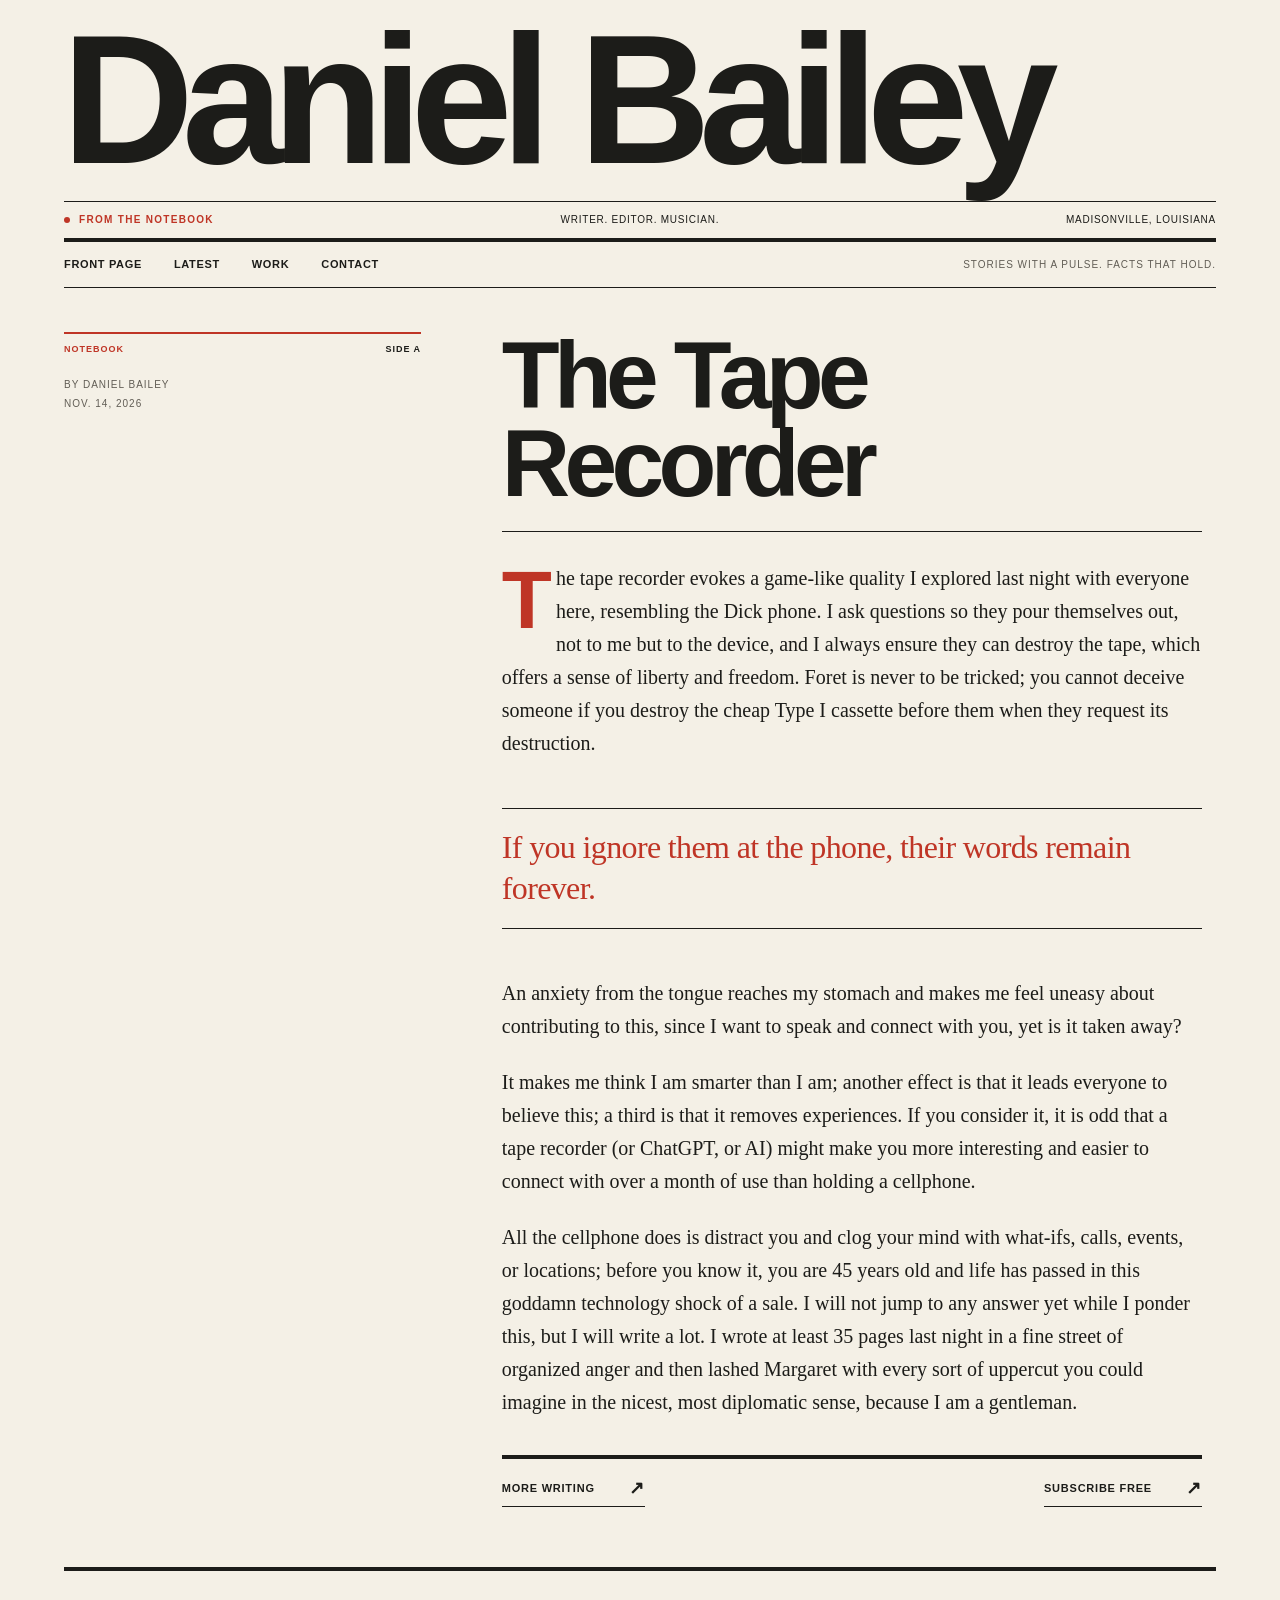
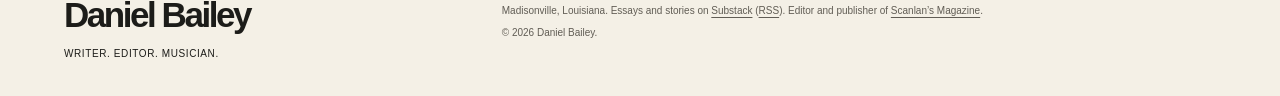
==== notebook/tape-recorder/index.html @ 4efa8d9e "Add The Tape Recorder notebook page A standalone page for a notebook entry, in the site's existing S" ====
<!DOCTYPE html>
<html lang="en">
<head>
  <meta charset="UTF-8">
  <meta name="viewport" content="width=device-width, initial-scale=1.0">

  <title>The Tape Recorder | Daniel Bailey</title>
  <meta name="description" content="From the notebook of Daniel Bailey: a tape recorder game, a cassette anyone can ask to destroy, and what a cellphone takes away.">
  <meta name="author" content="Daniel Bailey">
  <meta name="robots" content="index, follow, max-image-preview:large, max-snippet:-1">
  <link rel="canonical" href="https://danielobailey.com/notebook/tape-recorder/">
  <link rel="alternate" type="application/rss+xml" title="Daniel Bailey on Substack" href="https://danielbaileyoffical.substack.com/feed">

  <!-- Social sharing -->
  <meta property="og:type" content="article">
  <meta property="og:site_name" content="Daniel Bailey">
  <meta property="og:url" content="https://danielobailey.com/notebook/tape-recorder/">
  <meta property="og:title" content="The Tape Recorder">
  <meta property="og:description" content="From the notebook: a tape recorder game, a cassette anyone can ask to destroy, and what a cellphone takes away.">
  <meta property="og:image" content="https://danielobailey.com/og-image.jpg">
  <meta property="og:image:width" content="1200">
  <meta property="og:image:height" content="630">
  <meta property="og:image:alt" content="Daniel Bailey, writer, editor and musician from Madisonville, Louisiana">
  <meta property="og:locale" content="en_US">
  <meta property="article:published_time" content="2026-11-14">
  <meta property="article:author" content="https://danielobailey.com/">
  <meta name="twitter:card" content="summary_large_image">
  <meta name="twitter:title" content="The Tape Recorder">
  <meta name="twitter:description" content="From the notebook: a tape recorder game, a cassette anyone can ask to destroy, and what a cellphone takes away.">
  <meta name="twitter:image" content="https://danielobailey.com/og-image.jpg">
  <meta name="twitter:image:alt" content="Daniel Bailey, writer, editor and musician from Madisonville, Louisiana">

  <!-- Icons -->
  <link rel="icon" href="/favicon.svg" type="image/svg+xml">
  <link rel="icon" href="/favicon-96.png" sizes="96x96" type="image/png">
  <link rel="icon" href="/favicon-48.png" sizes="48x48" type="image/png">
  <link rel="icon" href="/favicon-32.png" sizes="32x32" type="image/png">
  <link rel="apple-touch-icon" href="/apple-touch-icon.png">
  <link rel="manifest" href="/site.webmanifest">
  <meta name="theme-color" content="#f4f0e6">

  <link rel="stylesheet" href="/style.css">

  <script type="application/ld+json">
{
  "@context": "https://schema.org",
  "@type": "BlogPosting",
  "@id": "https://danielobailey.com/notebook/tape-recorder/#post",
  "headline": "The Tape Recorder",
  "description": "From the notebook of Daniel Bailey: a tape recorder game, a cassette anyone can ask to destroy, and what a cellphone takes away.",
  "url": "https://danielobailey.com/notebook/tape-recorder/",
  "mainEntityOfPage": "https://danielobailey.com/notebook/tape-recorder/",
  "datePublished": "2026-11-14",
  "dateModified": "2026-11-14",
  "image": "https://danielobailey.com/og-image.jpg",
  "articleSection": "Notebook",
  "inLanguage": "en-US",
  "author": {
    "@type": "Person",
    "@id": "https://danielobailey.com/#person",
    "name": "Daniel Bailey",
    "url": "https://danielobailey.com/"
  },
  "publisher": {
    "@id": "https://danielobailey.com/#person"
  },
  "isPartOf": {
    "@id": "https://danielobailey.com/#website"
  }
}
  </script>
</head>
<body>

  <a href="#main" class="skip-link">Skip to content</a>

  <header class="masthead container">
    <div class="brandrow"><p class="brand"><a href="/" aria-label="Daniel Bailey, home">Daniel Bailey</a></p></div>
    <div class="issueband"><span class="status">From the notebook</span><span>Writer. Editor. Musician.</span><span>Madisonville, Louisiana</span></div>
    <nav class="nav" aria-label="Primary">
      <div class="nav-links">
        <a href="/">Front page</a>
        <a href="/#latest">Latest</a>
        <a href="/#writing">Work</a>
        <a href="/#contact">Contact</a>
      </div>
      <span class="edition">Stories with a pulse. Facts that hold.</span>
    </nav>
  </header>

  <main id="main" class="container">
    <article class="entry" aria-labelledby="entry-title">

      <header class="entry-meta">
        <div class="archive-kicker"><span>Notebook</span><span>Side A</span></div>
        <p class="post-meta">By Daniel Bailey</p>
        <p class="post-meta"><time datetime="2026-11-14">Nov. 14, 2026</time></p>
      </header>

      <div class="entry-main">
        <h1 class="entry-title" id="entry-title">The Tape Recorder</h1>

        <div class="entry-body">
          <p>The tape recorder evokes a game-like quality I explored last night with everyone here, resembling the Dick phone. I ask questions so they pour themselves out, not to me but to the device, and I always ensure they can destroy the tape, which offers a sense of liberty and freedom. Foret is never to be tricked; you cannot deceive someone if you destroy the cheap Type I cassette before them when they request its destruction.</p>

          <p class="entry-pull">If you ignore them at the phone, their words remain forever.</p>

          <p>An anxiety from the tongue reaches my stomach and makes me feel uneasy about contributing to this, since I want to speak and connect with you, yet is it taken away?</p>

          <p>It makes me think I am smarter than I am; another effect is that it leads everyone to believe this; a third is that it removes experiences. If you consider it, it is odd that a tape recorder (or ChatGPT, or AI) might make you more interesting and easier to connect with over a month of use than holding a cellphone.</p>

          <p>All the cellphone does is distract you and clog your mind with what-ifs, calls, events, or locations; before you know it, you are 45 years old and life has passed in this goddamn technology shock of a sale. I will not jump to any answer yet while I ponder this, but I will write a lot. I wrote at least 35 pages last night in a fine street of organized anger and then lashed Margaret with every sort of uppercut you could imagine in the nicest, most diplomatic sense, because I am a gentleman.</p>
        </div>

        <footer class="entry-foot">
          <a href="/#latest" class="link-arrow">More writing</a>
          <a href="https://danielbaileyoffical.substack.com/subscribe" class="btn" target="_blank" rel="noopener">Subscribe free</a>
        </footer>
      </div>

    </article>
  </main>

  <!-- Footer -->
  <footer class="footer">
    <div class="container footer-inner">
      <div>
        <a class="footerbrand" href="/">Daniel Bailey</a>
        <p class="tag">Writer. Editor. Musician.</p>
      </div>
      <div>
        <p class="fine">Madisonville, Louisiana. Essays and stories on <a href="https://danielbaileyoffical.substack.com/">Substack</a> (<a href="https://danielbaileyoffical.substack.com/feed">RSS</a>). Editor and publisher of <a href="https://scanlansmagazine.com/">Scanlan&rsquo;s Magazine</a>.</p>
        <p class="fine">&copy; 2026 Daniel Bailey.</p>
      </div>
    </div>
  </footer>

</body>
</html>
---- style.css ----
/* ============================================
   Daniel Bailey | Personal Site
   Built on the Scanlan's Magazine system:
   cream paper, ink, one red, hairline rules.
   Helvetica/Arial heads, Georgia text. No webfonts.
   ============================================ */

*, *::before, *::after { box-sizing: border-box; }

:root {
  --paper: #f4f0e6;
  --paper-2: #eee9dc;
  --ink: #1c1c19;
  --red: #bf3526;
  --rule: #c8c3b6;
  --muted: #615d55;
  --sans: Helvetica, Arial, sans-serif;
  --serif: Georgia, 'Times New Roman', serif;
}

html { scroll-behavior: smooth; scroll-padding-top: 1.5rem; -webkit-text-size-adjust: 100%; }

body {
  margin: 0;
  background: var(--paper);
  color: var(--ink);
  font-family: var(--serif);
  font-size: 17px;
  line-height: 1.6;
  -webkit-font-smoothing: antialiased;
  overflow-x: hidden;
}

h1, h2, h3, p, ul, figure { margin: 0; padding: 0; }
ul { list-style: none; }
img { max-width: 100%; height: auto; display: block; }
button { font: inherit; color: inherit; }

a { color: inherit; text-decoration: none; }
a:hover { color: var(--red); }
a:focus-visible, button:focus-visible { outline: 3px solid var(--red); outline-offset: 5px; }
::selection { background: var(--red); color: var(--paper); }

.container { width: min(1380px, 90%); margin: 0 auto; }

.skip-link { position: fixed; top: -100px; left: 5%; z-index: 3000; background: var(--ink); color: var(--paper); padding: 15px; font: 700 11px var(--sans); letter-spacing: .08em; text-transform: uppercase; }
.skip-link:focus { top: 12px; color: var(--paper); }

@media (prefers-reduced-motion: reduce) {
  html { scroll-behavior: auto; }
  *, *::before, *::after { animation-duration: .01ms !important; transition-duration: .01ms !important; }
}

/* ---------- Shared type ---------- */

.eyebrow, .section-label, .kicker, .writing-card-tag, .hire-card-kicker {
  display: block;
  font: 700 10px/1.5 var(--sans);
  text-transform: uppercase;
  letter-spacing: .15em;
  color: var(--red);
}

.link-arrow, .btn {
  display: inline-flex;
  justify-content: space-between;
  align-items: center;
  gap: 34px;
  font: 700 11px/1.5 var(--sans);
  text-transform: uppercase;
  letter-spacing: .07em;
  border: 0;
  border-bottom: 1px solid currentColor;
  padding: 0 0 9px;
  background: none;
  cursor: pointer;
  color: var(--ink);
}
.link-arrow:hover, .btn:hover { color: var(--red); }
.link-arrow::after, .btn::after { content: '\2197'; font-size: 18px; line-height: 1; }
.link-arrow span { display: none; }

/* ---------- Masthead ---------- */

.brandrow { padding: 14px 0 15px; }
.brand {
  font-family: var(--sans);
  font-weight: 700;
  font-size: clamp(48px, 14.3vw, 202px);
  line-height: .94;
  letter-spacing: -.065em;
  margin-left: -.012em;
  white-space: nowrap;
}
.brand a:hover { color: var(--ink); }

.issueband {
  display: flex;
  justify-content: space-between;
  align-items: center;
  gap: 20px;
  padding: 11px 0;
  border-top: 1px solid var(--ink);
  font: 10px/1.4 var(--sans);
  letter-spacing: .075em;
  text-transform: uppercase;
}
.issueband .status { display: flex; align-items: center; gap: 9px; font-weight: 700; color: var(--red); letter-spacing: .13em; }
.issueband .status::before { content: ''; width: 6px; height: 6px; border-radius: 50%; background: var(--red); flex: none; }

.nav {
  border-top: 4px solid var(--ink);
  border-bottom: 1px solid var(--ink);
  display: flex;
  justify-content: space-between;
  align-items: center;
  gap: 20px;
}
.nav-links { display: flex; flex-wrap: wrap; gap: 0 32px; }
.nav-links a {
  display: block;
  padding: 15px 0;
  font: 700 11px/1.4 var(--sans);
  letter-spacing: .06em;
  text-transform: uppercase;
  position: relative;
}
.nav-links a[aria-current="page"]::after, .nav-links a:hover::after {
  content: ''; position: absolute; height: 3px; background: var(--red); left: 0; right: 0; bottom: -1px;
}
.nav .edition { font: 10px/1.4 var(--sans); text-transform: uppercase; letter-spacing: .1em; color: var(--muted); text-align: right; }

/* ---------- Hero ---------- */

.hero-inner {
  display: grid;
  grid-template-columns: 1.08fr 1fr;
  gap: 6%;
  padding: 44px 0 39px;
  border-bottom: 1px solid var(--ink);
  align-items: center;
}
.hero-name {
  font-family: var(--sans);
  font-weight: 700;
  font-size: clamp(56px, 6.6vw, 94px);
  line-height: .94;
  letter-spacing: -.055em;
  text-transform: uppercase;
  margin: 24px 0;
}
.hero-name span { display: block; }
.hero-tagline { font-size: 25px; line-height: 1.35; max-width: 500px; margin: 26px 0 15px; }
.hero-intro { font-size: 18px; line-height: 1.6; max-width: 470px; margin: 0 0 27px; }
.hero-actions { display: flex; flex-wrap: wrap; gap: 18px 34px; }
.smallnote { font: 11px/1.6 var(--sans); color: var(--muted); max-width: 420px; margin-top: 22px; }

.hero-photo { max-width: 500px; width: 100%; justify-self: end; }
.archive-kicker {
  display: flex; justify-content: space-between; gap: 15px;
  border-top: 2px solid var(--red);
  padding: 9px 0;
  font: 700 9px/1.4 var(--sans); text-transform: uppercase; letter-spacing: .11em;
}
.archive-kicker span:first-child { color: var(--red); }
.hero-photo img { width: 100%; border: 1px solid var(--ink); filter: contrast(1.04); background: var(--paper-2); }
.caption { font: 10px/1.5 var(--sans); color: var(--muted); margin-top: 10px; }
.caption strong { color: var(--ink); }
.caption a { text-decoration: underline; text-underline-offset: 3px; }

/* ---------- Sections ---------- */

.section { padding: 0 0 50px; }
.sectionhead, .section > .container > .section-label { padding-top: 30px; }
.section-title {
  font: 700 clamp(30px, 4.4vw, 58px)/.98 var(--sans);
  letter-spacing: -.055em;
  margin: 12px 0 18px;
  max-width: 16ch;
}
.section-intro { font-size: 19px; line-height: 1.55; max-width: 640px; margin-bottom: 30px; }

/* ---------- The Latest box ---------- */

.latest { padding-top: 34px; }
.latest-box { background: var(--paper-2); border: 1px solid var(--ink); }
.latest-head {
  display: flex; justify-content: space-between; align-items: baseline; flex-wrap: wrap; gap: 8px 25px;
  padding: 20px 24px 16px;
  border-bottom: 2px solid var(--red);
}
.latest-head h2 {
  font: 700 clamp(34px, 5vw, 64px)/.98 var(--sans);
  letter-spacing: -.065em;
  display: flex; align-items: center; gap: .3em;
}
.latest-head h2::before {
  content: ''; width: .2em; height: .2em; border-radius: 50%; background: var(--red);
  animation: pulse 2.2s infinite;
}
@keyframes pulse { 0% { box-shadow: 0 0 0 0 rgba(191,53,38,.6); } 70% { box-shadow: 0 0 0 12px rgba(191,53,38,0); } 100% { box-shadow: 0 0 0 0 rgba(191,53,38,0); } }
.latest-head a { font: 700 10px/1.4 var(--sans); text-transform: uppercase; letter-spacing: .11em; color: var(--red); }
.latest-head a:hover { color: var(--ink); }

.latest-grid { display: grid; grid-template-columns: 1.2fr 1fr; }
.latest-feature { border-right: 1px solid var(--ink); padding: 24px; }
.latest-feature-img { display: block; overflow: hidden; border: 1px solid var(--ink); background: var(--rule); }
.latest-feature-img img { width: 100%; aspect-ratio: 3/2; object-fit: cover; filter: grayscale(1) contrast(1.05); transition: filter .4s, transform .5s; }
.latest-feature:hover .latest-feature-img img { filter: none; transform: scale(1.02); }
.latest-feature-body { padding-top: 20px; }
.latest-feature h3 { font: 700 clamp(28px, 3.3vw, 44px)/1.02 var(--sans); letter-spacing: -.05em; margin: 12px 0 14px; }
.latest-feature .dek { font-size: 19px; line-height: 1.5; margin-bottom: 14px; max-width: 560px; }
.post-meta { font: 10px/1.5 var(--sans); text-transform: uppercase; letter-spacing: .1em; color: var(--muted); }

.latest-list { display: flex; flex-direction: column; }
.latest-item {
  display: grid; grid-template-columns: 112px minmax(0, 1fr); gap: 18px; align-items: center;
  padding: 16px 24px; border-bottom: 1px solid var(--rule); flex: 1;
}
.latest-item:last-child { border-bottom: 0; }
.latest-item img { width: 112px; aspect-ratio: 3/2; object-fit: cover; border: 1px solid var(--ink); filter: grayscale(1) contrast(1.05); transition: filter .3s; background: var(--rule); }
.latest-item:hover img { filter: none; }
.latest-item h3 { font: 700 20px/1.1 var(--sans); letter-spacing: -.035em; margin: 5px 0 6px; }

.latest-foot {
  display: flex; justify-content: space-between; align-items: center; flex-wrap: wrap; gap: 14px 30px;
  border-top: 1px solid var(--ink); padding: 15px 24px 17px;
}
.latest-foot p { font: 12px/1.6 var(--sans); max-width: 70ch; }
.latest-foot p strong { text-transform: uppercase; letter-spacing: .12em; font-size: 10px; color: var(--red); }
.latest-foot p a { text-decoration: underline; text-decoration-thickness: 1px; text-underline-offset: 4px; }

/* ---------- Selected work ---------- */

.writing-badges { display: flex; flex-wrap: wrap; gap: 6px 22px; margin-bottom: 24px; }
.badge { font: 700 11px/1.5 var(--sans); text-transform: uppercase; letter-spacing: .07em; text-decoration: underline; text-decoration-color: var(--red); text-underline-offset: 5px; }

.writing-grid, .hire-grid, .music-grid {
  display: grid;
  grid-template-columns: repeat(3, 1fr);
  border-top: 1px solid var(--ink);
  border-bottom: 1px solid var(--ink);
  counter-reset: desk;
}
.writing-card, .hire-card {
  padding: 27px 28px 31px;
  border-right: 1px solid var(--rule);
  border-bottom: 1px solid var(--rule);
  display: flex; flex-direction: column; align-items: flex-start;
  position: relative;
  counter-increment: desk;
}
.writing-card::after, .hire-card::after {
  content: counter(desk, decimal-leading-zero);
  position: absolute; top: 24px; right: 28px;
  font: italic 17px var(--serif); color: var(--muted);
}
.hire-card:nth-child(3n+1), .writing-card:nth-child(3n+2) { padding-left: 0; }
.hire-card:nth-child(3n), .writing-card:nth-child(3n+1) { border-right: 0; padding-right: 0; }
.hire-card:nth-child(3n)::after, .writing-card:nth-child(3n+1)::after { right: 0; }
.writing-card:nth-last-child(-n+3), .hire-card { border-bottom: 0; }

.writing-card--featured {
  grid-column: 1 / -1;
  background: var(--ink); color: var(--paper);
  padding: 28px 32px !important;
  border: 0;
  counter-increment: none;
}
.writing-card--featured::after { content: none; }
.writing-card--featured .writing-card-tag { color: #efa995; }
.writing-card--featured .writing-card-pub { color: var(--rule); }
.writing-card--featured .link-arrow { color: var(--paper); }
.writing-card--featured .link-arrow:hover { color: #efa995; }
.writing-card--featured p { max-width: 760px; }

.writing-card h3, .hire-card h3 { font: 700 29px/1.06 var(--sans); letter-spacing: -.045em; margin: 24px 0 10px; }
.writing-card--featured h3 { font-size: clamp(28px, 3.2vw, 40px); margin-top: 14px; }
.writing-card-pub { font: 11px/1.5 var(--sans); text-transform: uppercase; letter-spacing: .08em; color: var(--muted); margin-bottom: 14px; }
.writing-card p, .hire-card p { font-size: 17px; line-height: 1.6; margin-bottom: 20px; }
.writing-card .link-arrow { margin-top: auto; }
.hire-card p { margin-bottom: 0; }
.hire-card-num { display: none; }

.hire-proof { background: var(--ink); color: var(--paper); padding: 28px 32px; margin-top: 30px; }
.hire-proof p { font-size: 17px; line-height: 1.6; }
.hire-proof strong { display: block; font: 700 10px/1.5 var(--sans); text-transform: uppercase; letter-spacing: .15em; color: #efa995; margin-bottom: 12px; }

/* ---------- Music ---------- */

.music-card { display: block; padding: 27px 28px 31px; border-right: 1px solid var(--rule); }
.music-card:first-child { padding-left: 0; }
.music-card:last-child { border-right: 0; padding-right: 0; }
.music-card:hover { color: var(--ink); }
.music-card-visual {
  aspect-ratio: 16/7; background: var(--red); border: 1px solid var(--ink);
  display: flex; align-items: center; justify-content: center; margin-bottom: 20px;
  position: relative; overflow: hidden;
}
.music-card:nth-child(2) .music-card-visual { background: var(--ink); }
.music-card:nth-child(3) .music-card-visual { background: var(--paper-2); }
.music-card-visual::before {
  content: ''; position: absolute; background: var(--ink); height: 14px; width: 140%; left: -20%; top: 55%; transform: rotate(-12deg);
}
.music-card:nth-child(2) .music-card-visual::before { background: var(--red); }
.music-card-icon {
  position: relative; width: 58px; height: 58px; border-radius: 50%;
  background: var(--paper); border: 1px solid var(--ink);
  display: flex; align-items: center; justify-content: center; padding-left: 4px; font-size: 17px;
  transition: transform .2s;
}
.music-card:hover .music-card-icon { transform: scale(1.1); color: var(--red); }
.music-card-info h3 { font: 700 29px/1.06 var(--sans); letter-spacing: -.045em; margin-bottom: 8px; }
.music-card-info p { font: 700 10px/1.5 var(--sans); text-transform: uppercase; letter-spacing: .15em; color: var(--red); margin-bottom: 8px; }
.music-card-detail { font-size: 16px; color: var(--muted); }

/* ---------- Contact ---------- */

.contact { padding-bottom: 0; }
.contact .container {
  display: grid; grid-template-columns: 1fr 2fr; gap: 7%;
  padding-top: 49px; padding-bottom: 49px;
  border-top: 1px solid var(--ink);
}
.contact-label { font: 700 12px/1.5 var(--sans); text-transform: uppercase; letter-spacing: .12em; }
.contact-heading { font: 400 clamp(30px, 3.4vw, 42px)/1.2 var(--serif); letter-spacing: -.03em; margin-bottom: 22px; max-width: 790px; }
.contact-heading em { color: var(--red); display: block; }
.contact-note { font-size: 17px; line-height: 1.65; max-width: 630px; margin-bottom: 26px; }
.contact-links { margin-bottom: 30px; }
.contact-links .btn { text-transform: none; letter-spacing: 0; font-size: clamp(17px, 2.2vw, 26px); letter-spacing: -.03em; overflow-wrap: anywhere; }
.contact-social { display: flex; flex-wrap: wrap; gap: 8px 20px; }
.contact-social a { font: 700 11px var(--sans); text-decoration: underline; text-decoration-thickness: 1px; text-underline-offset: 5px; }

/* ---------- Footer ---------- */

.footer-inner {
  border-top: 4px solid var(--ink);
  padding: 26px 0 35px;
  display: grid; grid-template-columns: 1fr 2fr; gap: 7%;
}
.footerbrand { font: 700 35px/1 var(--sans); letter-spacing: -.07em; }
.footer .tag { font: 10px/1.4 var(--sans); letter-spacing: .06em; margin-top: 12px; text-transform: uppercase; }
.footer .fine { font: 10px/1.7 var(--sans); color: var(--muted); max-width: 750px; margin: 5px 0; }
.footer .fine a { text-decoration: underline; text-underline-offset: 3px; }

/* ---------- About modal ---------- */

.modal-overlay {
  position: fixed; inset: 0; background: rgba(28,28,25,.62); z-index: 2000;
  display: flex; align-items: center; justify-content: center; padding: 20px;
  opacity: 0; visibility: hidden; transition: opacity .2s, visibility .2s;
}
.modal-overlay.open { opacity: 1; visibility: visible; }
.modal {
  background: var(--paper); max-width: 640px; width: 100%; max-height: 86vh; overflow-y: auto;
  padding: 34px clamp(20px, 4vw, 40px); position: relative;
  border: 1px solid var(--ink); border-top: 4px solid var(--red);
}
.modal-close { position: absolute; top: 14px; right: 16px; width: 40px; height: 40px; background: none; border: 0; font-size: 30px; line-height: 1; cursor: pointer; }
.modal-close:hover { color: var(--red); }
.modal-title { font: 700 46px/.98 var(--sans); letter-spacing: -.06em; margin-bottom: 20px; }
.modal-body p { font-size: 17px; line-height: 1.65; margin-bottom: 16px; }
.modal-bios { margin-top: 24px; border-top: 1px solid var(--ink); padding-top: 16px; }
.modal-bios h3 { font: 700 10px/1.5 var(--sans); text-transform: uppercase; letter-spacing: .15em; color: var(--red); margin-bottom: 6px; }
.modal-bios a { display: block; font: 700 13px var(--sans); padding: 11px 0; border-bottom: 1px solid var(--rule); }
.modal-bios a:last-child { border-bottom: 0; }

/* ---------- Notebook entry ---------- */

.entry {
  display: grid; grid-template-columns: 1fr 2fr; gap: 7%;
  padding: 44px 0 60px;
}
.entry-meta { align-self: start; position: sticky; top: 24px; }
.entry-meta .archive-kicker { margin-bottom: 12px; }
.entry-meta .post-meta + .post-meta { margin-top: 4px; }
.entry-main { max-width: 700px; min-width: 0; }
.entry-title {
  font: 700 clamp(46px, 7.4vw, 104px)/.92 var(--sans);
  letter-spacing: -.06em;
  padding-bottom: 24px;
  border-bottom: 1px solid var(--ink);
  margin-bottom: 30px;
}
.entry-body p { font-size: 20px; line-height: 1.65; margin-bottom: 1.15em; }
.entry-body > p:first-child::first-letter {
  float: left;
  font: 700 4.1em/.8 var(--sans);
  letter-spacing: -.04em;
  margin: .07em .09em 0 0;
  color: var(--red);
}
.entry-body .entry-pull {
  font: 400 clamp(24px, 3vw, 32px)/1.3 var(--serif);
  letter-spacing: -.02em;
  color: var(--red);
  border-top: 1px solid var(--ink);
  border-bottom: 1px solid var(--ink);
  padding: 18px 0;
  margin: 1.5em 0;
}
.entry-foot {
  display: flex; flex-wrap: wrap; justify-content: space-between; align-items: center; gap: 18px 34px;
  border-top: 4px solid var(--ink);
  padding-top: 20px; margin-top: 36px;
}

/* ---------- 404 ---------- */

.notfound { padding: 90px 0 110px; max-width: 750px; }
.notfound h1 { font: 700 clamp(64px, 12vw, 160px)/.9 var(--sans); letter-spacing: -.065em; margin: 0 0 30px; }
.notfound p { font-size: 24px; line-height: 1.5; margin-bottom: 30px; }

/* ---------- Reveal ---------- */

.reveal { opacity: 0; transform: translateY(14px); transition: opacity .5s ease, transform .5s ease; }
.reveal.visible { opacity: 1; transform: none; }

/* ---------- Responsive ---------- */

@media (max-width: 1000px) {
  .container { width: 92%; }
  .latest-grid { grid-template-columns: 1fr; }
  .latest-feature { border-right: 0; border-bottom: 1px solid var(--ink); }
  .writing-grid { grid-template-columns: 1fr 1fr; }
  .writing-card, .writing-card:nth-child(3n+1), .writing-card:nth-child(3n+2) { padding: 25px 22px; border-right: 1px solid var(--rule); border-bottom: 1px solid var(--rule); }
  .writing-card:nth-child(n)::after { right: 22px; }
  .writing-card:nth-child(even) { padding-left: 0; }
  .writing-card:nth-child(odd):not(.writing-card--featured) { border-right: 0; padding-right: 0; }
  .writing-card:nth-child(odd)::after { right: 0; }
  .writing-card:nth-last-child(-n+2) { border-bottom: 0; }
  .nav .edition { display: none; }
}

@media (max-width: 700px) {
  .container { width: 90%; }
  body { font-size: 17px; }
  .issueband { font-size: 8px; letter-spacing: .06em; gap: 8px; }
  .issueband span:nth-child(3) { display: none; }
  .nav { border-top-width: 3px; }
  .nav-links { gap: 0 18px; justify-content: space-between; width: 100%; }
  .nav-links a { font-size: 10px; padding: 13px 0; letter-spacing: .03em; }
  .hero-inner { grid-template-columns: 1fr; padding: 30px 0; gap: 30px; }
  .hero-name { font-size: clamp(54px, 15vw, 88px); margin: 18px 0; }
  .hero-tagline { font-size: 22px; }
  .hero-photo { justify-self: start; max-width: 100%; }
  .latest-head, .latest-feature, .latest-foot { padding-left: 16px; padding-right: 16px; }
  .latest-item { grid-template-columns: 88px minmax(0, 1fr); gap: 14px; padding: 14px 16px; }
  .latest-item img { width: 88px; }
  .latest-item h3 { font-size: 18px; }
  .writing-grid, .hire-grid, .music-grid { grid-template-columns: 1fr; }
  .writing-card, .hire-card, .music-card,
  .writing-card:nth-child(n), .hire-card:nth-child(n), .music-card:nth-child(n) { padding: 25px 0; border-right: 0; border-bottom: 1px solid var(--rule); }
  .writing-card:nth-child(n)::after, .hire-card:nth-child(n)::after { right: 0; }
  .writing-card:last-child, .hire-card:last-child, .music-card:last-child { border-bottom: 0; }
  .writing-card--featured { padding: 24px !important; }
  .hire-proof { padding: 24px; }
  .contact .container, .footer-inner { grid-template-columns: 1fr; gap: 20px; }
  .contact .container { padding-top: 30px; padding-bottom: 36px; }
  .entry { grid-template-columns: 1fr; gap: 22px; padding: 30px 0 44px; }
  .entry-meta { position: static; }
  .entry-body p { font-size: 18px; }
}

@media print {
  body { background: #fff; color: #000; }
  .nav, .modal-overlay, .hero-actions { display: none; }
}
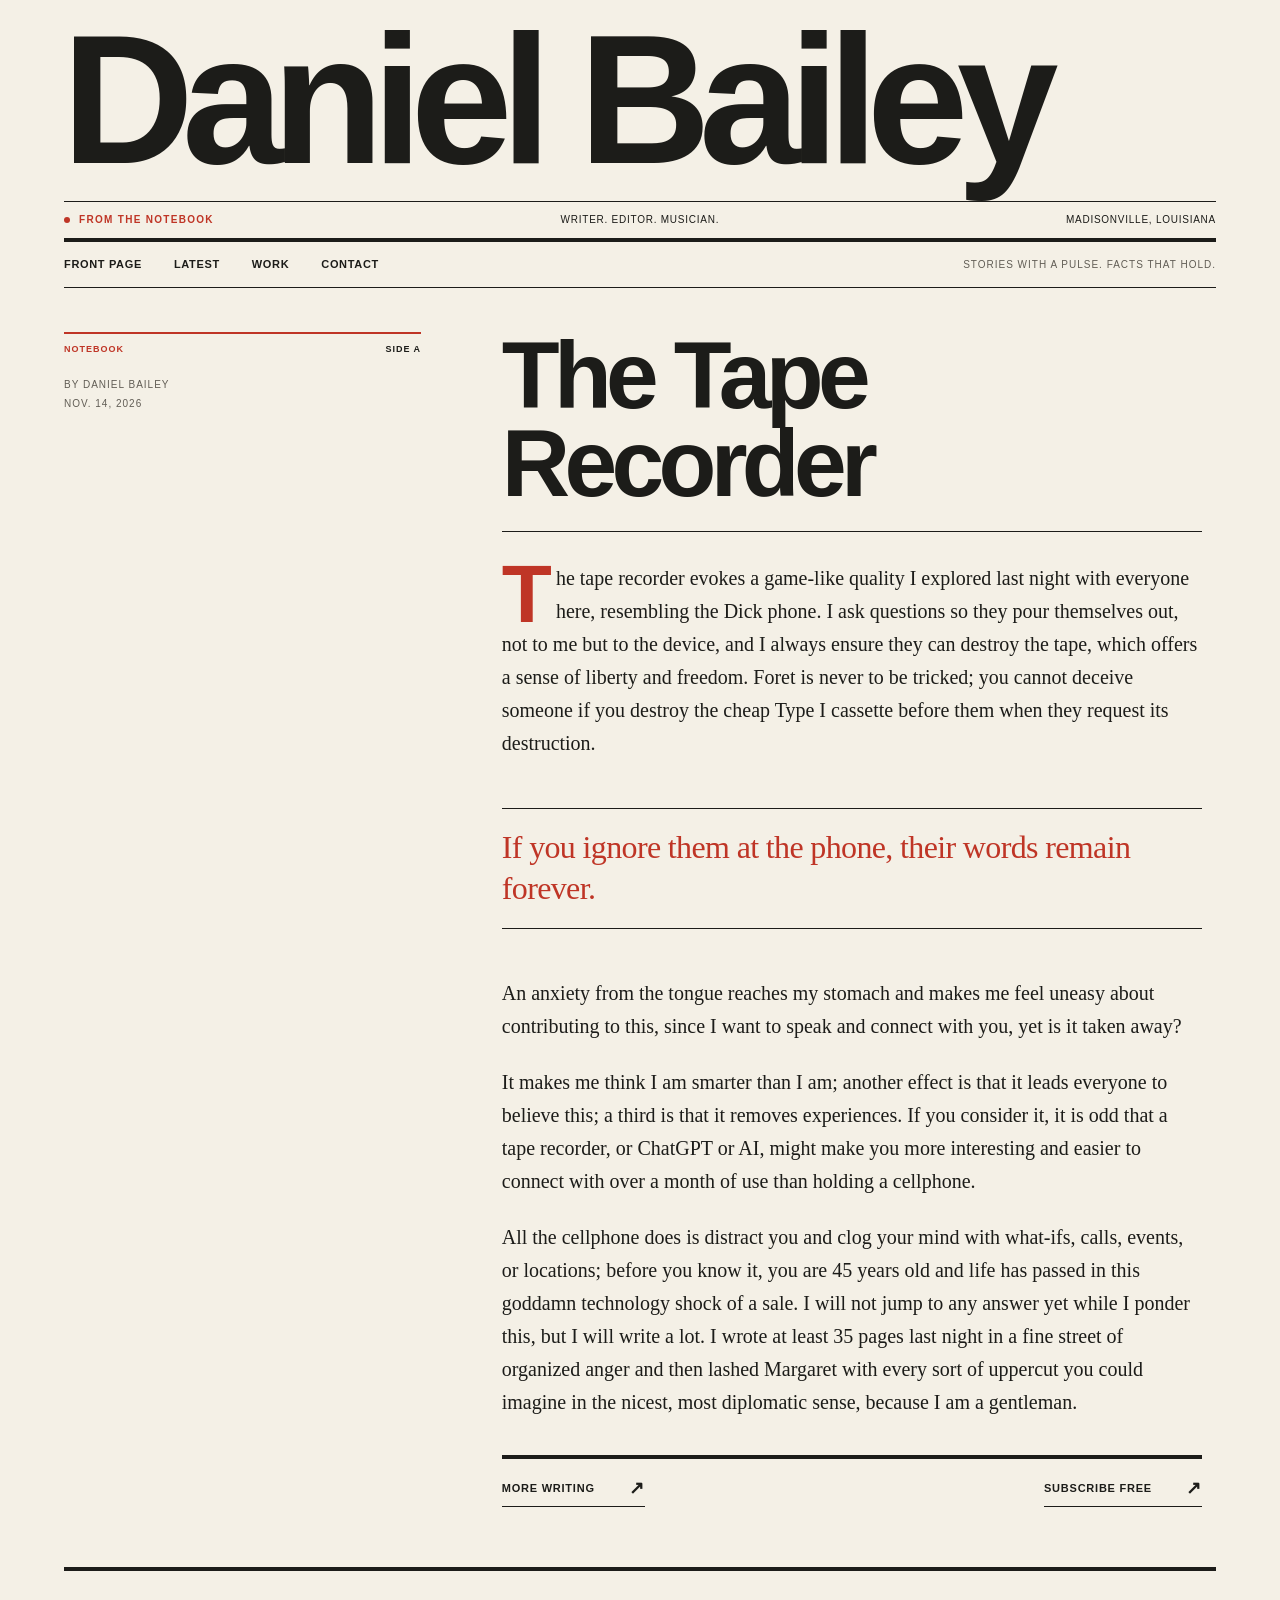
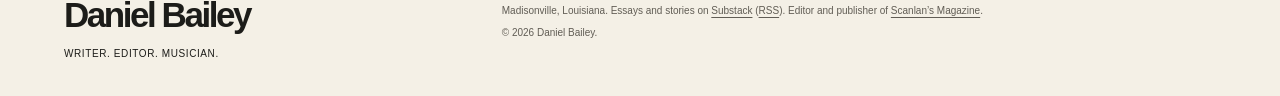
==== commit e815c6e6: "Tighten the Tape Recorder page after review Fit the drop cap to two lines, switch the entry to one c" ====
--- a/notebook/tape-recorder/index.html
+++ b/notebook/tape-recorder/index.html
@@ -5,7 +5,7 @@
   <meta name="viewport" content="width=device-width, initial-scale=1.0">
 
   <title>The Tape Recorder | Daniel Bailey</title>
-  <meta name="description" content="From the notebook of Daniel Bailey: a tape recorder game, a cassette anyone can ask to destroy, and what a cellphone takes away.">
+  <meta name="description" content="From the notebook of Daniel Bailey: questions asked into a tape recorder, a cassette destroyed on request, and what the cellphone does to you.">
   <meta name="author" content="Daniel Bailey">
   <meta name="robots" content="index, follow, max-image-preview:large, max-snippet:-1">
   <link rel="canonical" href="https://danielobailey.com/notebook/tape-recorder/">
@@ -16,7 +16,7 @@
   <meta property="og:site_name" content="Daniel Bailey">
   <meta property="og:url" content="https://danielobailey.com/notebook/tape-recorder/">
   <meta property="og:title" content="The Tape Recorder">
-  <meta property="og:description" content="From the notebook: a tape recorder game, a cassette anyone can ask to destroy, and what a cellphone takes away.">
+  <meta property="og:description" content="From the notebook: questions asked into a tape recorder, a cassette destroyed on request, and what the cellphone does to you.">
   <meta property="og:image" content="https://danielobailey.com/og-image.jpg">
   <meta property="og:image:width" content="1200">
   <meta property="og:image:height" content="630">
@@ -26,7 +26,7 @@
   <meta property="article:author" content="https://danielobailey.com/">
   <meta name="twitter:card" content="summary_large_image">
   <meta name="twitter:title" content="The Tape Recorder">
-  <meta name="twitter:description" content="From the notebook: a tape recorder game, a cassette anyone can ask to destroy, and what a cellphone takes away.">
+  <meta name="twitter:description" content="From the notebook: questions asked into a tape recorder, a cassette destroyed on request, and what the cellphone does to you.">
   <meta name="twitter:image" content="https://danielobailey.com/og-image.jpg">
   <meta name="twitter:image:alt" content="Daniel Bailey, writer, editor and musician from Madisonville, Louisiana">
 
@@ -47,7 +47,7 @@
   "@type": "BlogPosting",
   "@id": "https://danielobailey.com/notebook/tape-recorder/#post",
   "headline": "The Tape Recorder",
-  "description": "From the notebook of Daniel Bailey: a tape recorder game, a cassette anyone can ask to destroy, and what a cellphone takes away.",
+  "description": "From the notebook of Daniel Bailey: questions asked into a tape recorder, a cassette destroyed on request, and what the cellphone does to you.",
   "url": "https://danielobailey.com/notebook/tape-recorder/",
   "mainEntityOfPage": "https://danielobailey.com/notebook/tape-recorder/",
   "datePublished": "2026-11-14",
@@ -65,7 +65,10 @@
     "@id": "https://danielobailey.com/#person"
   },
   "isPartOf": {
-    "@id": "https://danielobailey.com/#website"
+    "@type": "WebSite",
+    "@id": "https://danielobailey.com/#website",
+    "url": "https://danielobailey.com/",
+    "name": "Daniel Bailey"
   }
 }
   </script>
@@ -107,7 +110,7 @@
 
           <p>An anxiety from the tongue reaches my stomach and makes me feel uneasy about contributing to this, since I want to speak and connect with you, yet is it taken away?</p>
 
-          <p>It makes me think I am smarter than I am; another effect is that it leads everyone to believe this; a third is that it removes experiences. If you consider it, it is odd that a tape recorder (or ChatGPT, or AI) might make you more interesting and easier to connect with over a month of use than holding a cellphone.</p>
+          <p>It makes me think I am smarter than I am; another effect is that it leads everyone to believe this; a third is that it removes experiences. If you consider it, it is odd that a tape recorder, or ChatGPT or AI, might make you more interesting and easier to connect with over a month of use than holding a cellphone.</p>
 
           <p>All the cellphone does is distract you and clog your mind with what-ifs, calls, events, or locations; before you know it, you are 45 years old and life has passed in this goddamn technology shock of a sale. I will not jump to any answer yet while I ponder this, but I will write a lot. I wrote at least 35 pages last night in a fine street of organized anger and then lashed Margaret with every sort of uppercut you could imagine in the nicest, most diplomatic sense, because I am a gentleman.</p>
         </div>
--- a/style.css
+++ b/style.css
@@ -385,9 +385,9 @@
 .entry-body p { font-size: 20px; line-height: 1.65; margin-bottom: 1.15em; }
 .entry-body > p:first-child::first-letter {
   float: left;
-  font: 700 4.1em/.8 var(--sans);
+  font: 700 4.1em/.78 var(--sans);
   letter-spacing: -.04em;
-  margin: .07em .09em 0 0;
+  margin: 0 .09em 0 0;
   color: var(--red);
 }
 .entry-body .entry-pull {
@@ -430,6 +430,8 @@
   .writing-card:nth-child(odd)::after { right: 0; }
   .writing-card:nth-last-child(-n+2) { border-bottom: 0; }
   .nav .edition { display: none; }
+  .entry { grid-template-columns: 1fr; gap: 22px; }
+  .entry-meta { position: static; }
 }
 
 @media (max-width: 700px) {
@@ -457,8 +459,7 @@
   .hire-proof { padding: 24px; }
   .contact .container, .footer-inner { grid-template-columns: 1fr; gap: 20px; }
   .contact .container { padding-top: 30px; padding-bottom: 36px; }
-  .entry { grid-template-columns: 1fr; gap: 22px; padding: 30px 0 44px; }
-  .entry-meta { position: static; }
+  .entry { padding: 30px 0 44px; }
   .entry-body p { font-size: 18px; }
 }
 
